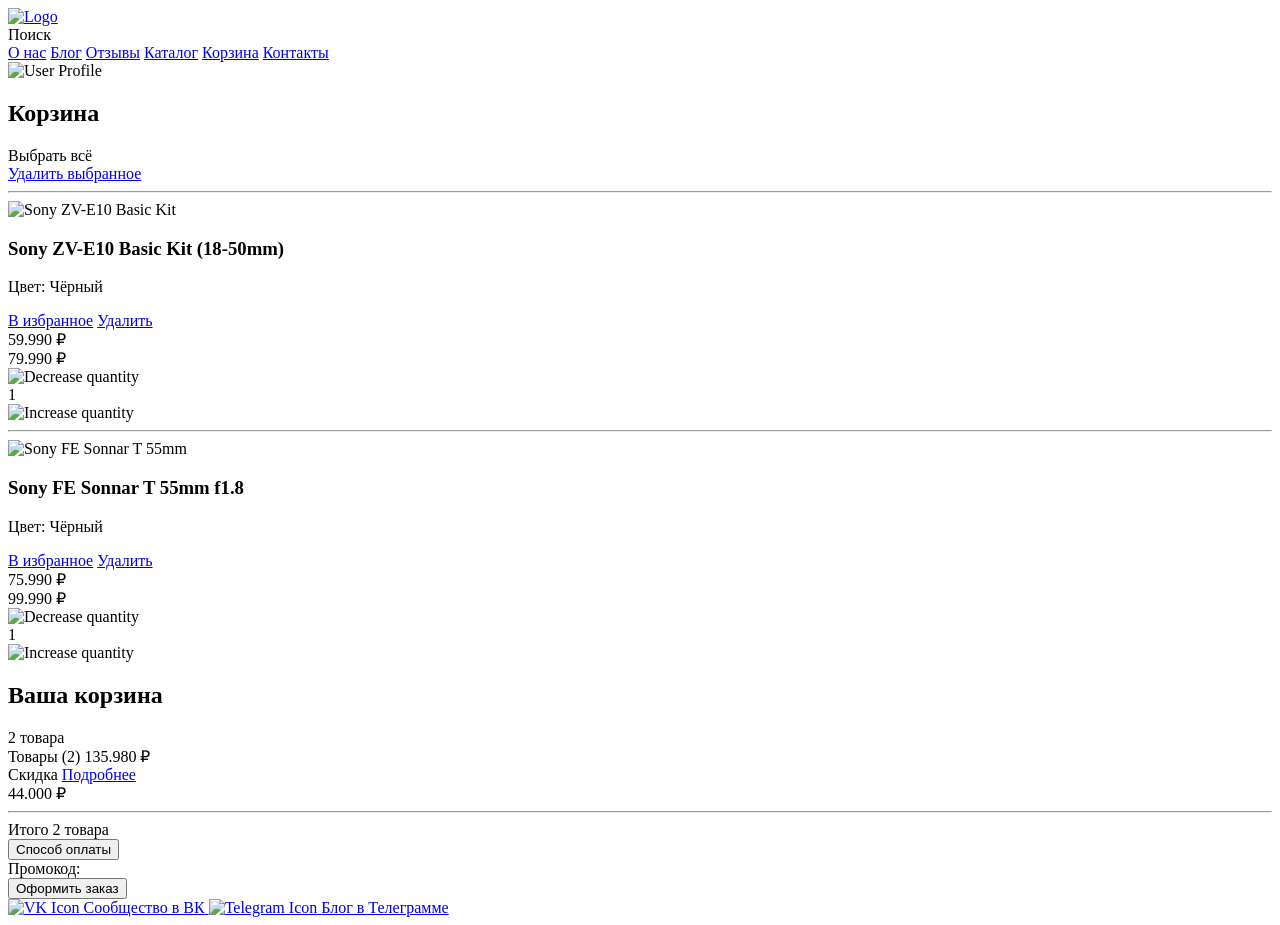
==== basket.html @ 9d92bb73 "Add files via upload" ====
<!DOCTYPE html>
<html lang="en">
<head>
  <meta charset="UTF-8">
  <title>Basket</title>
  <meta charset="UTF-8">
  <link href="Fonts/Helvetica Neue/stylesheet.css" rel="stylesheet" type="text/css" />
  <link rel="shortcut icon" href="images/IMG3/Logo.png" type="Image/png">
  <link rel="stylesheet" href="Style4.css">
</head>
  </style>

</head>
<body>
<section id="section-header">
    <header class="site-header">
        <div class="container header-container">
            <div class="header-left">
                <a href="/Главная страница/Index.html" class="logo">
                    <img src="images/IMG3/Logo.png" alt="Logo" class="logo">
                </a>
                <div class="search-bar">
                    <span class="search-text">Поиск</span>
                </div>
            </div>
            <nav class="header-nav">
                <a href="#">О нас</a>
                <a href="#">Блог</a>
                <a href="#">Отзывы</a>
                <a href="/Главная страница/Catalog.html">Каталог</a>
                <a href="/Главная страница/Basket.html">Корзина</a>
                <a href="#">Контакты</a>
            </nav>
            <div class="header-user">
                <img src="images/IMG3/Person Icon.svg" alt="User Profile">
            </div>
        </div>
    </header>
</section>
<section id="section-cart" class="cart-section">
    <div class="container">
        <h1 class="cart-title">Корзина</h1>
        
        <div class="cart-layout">
            <!-- Left Column: Cart Items -->
            <div class="cart-items-column">
                <div class="cart-items-card">
                    <div class="cart-actions">
                        <div class="radio-group">
                            <div class="radio-btn"></div>
                            <span>Выбрать всё</span>
                        </div>
                        <a href="#" class="text-blue">Удалить выбранное</a>
                    </div>
                    
                    <hr class="divider">
                    
                    <!-- Item 1 -->
                    <div class="cart-item">
                        <div class="radio-btn"></div>
                        <img src="images/IMG3/Camera.png" alt="Sony ZV-E10 Basic Kit" class="item-image">
                        <div class="item-details">
                            <h3 class="item-title">Sony ZV-E10 Basic Kit (18-50mm)</h3>
                            <p class="item-color text-gray">Цвет: Чёрный</p>
                            <div class="item-links">
                                <a href="#">В избранное</a>
                                <span class="link-separator"></span>
                                <a href="#">Удалить</a>
                            </div>
                        </div>
                        
                        <div class="item-price-block">
                            <div class="current-price">59.990 ₽</div>
                            <div class="old-price text-gray">79.990 ₽</div>
                        </div>
                        
                        <div class="item-quantity">
                            <img src="images/IMG3/Plus Icon.svg" alt="Decrease quantity" class="qty-btn">
                            <div class="qty-box">1</div>
                            <img src="images/IMG3/Plus Icon.svg" alt="Increase quantity" class="qty-btn">
                        </div>
                    </div>
                    
                    <hr class="divider">
                    
                    <!-- Item 2 -->
                    <div class="cart-item">
                        <div class="radio-btn"></div>
                        <img src="images/IMG3/Objective.png" alt="Sony FE Sonnar T 55mm" class="item-image">
                        
                        <div class="item-details">
                            <h3 class="item-title">Sony FE Sonnar T 55mm f1.8</h3>
                            <p class="item-color text-gray">Цвет: Чёрный</p>
                            <div class="item-links">
                                <a href="#">В избранное</a>
                                <span class="link-separator"></span>
                                <a href="#">Удалить</a>
                            </div>
                        </div>
                        
                        <div class="item-price-block">
                            <div class="current-price">75.990 ₽</div>
                            <div class="old-price text-gray">99.990 ₽</div>
                        </div>
                        
                        <div class="item-quantity">
                            <img src="images/IMG3/Plus Icon.svg" alt="Decrease quantity" class="qty-btn">
                            <div class="qty-box">1</div>
                            <img src="images/IMG3/Plus Icon.svg" alt="Increase quantity" class="qty-btn">
                        </div>
                    </div>
                </div>
            </div>
            
            <!-- Right Column: Summary -->
            <div class="cart-summary-column">
                
                
                <div class="summary-card">
                    <div class="summary-header">
                        <h2 class="summary-title">Ваша корзина</h2>
                        <span class="summary-count">2 товара</span>
                    </div>
                    
                    <div class="summary-row">
                        <span>Товары (2)</span>
                        <span>135.980 ₽</span>
                    </div>
                    
                    <div class="summary-row discount-row">
                        <div class="discount-info">
                            <span>Скидка</span>
                            <a href="#" class="text-blue text-sm">Подробнее</a>
                        </div>
                        <span>44.000 ₽</span>
                    </div>
                    
                    <hr class="divider-light">
                    
                    <div class="summary-total">
                        <span class="total-label">Итого</span>
                        <span class="total-value">2 товара</span>
                    </div>
                    <button class="btn-payment">Способ оплаты</button>
                </div>
                
                <div class="promo-card">
                    <span>Промокод:</span>
                    <div class="promo-input-line"></div>
                </div>
                
                
                <button class="btn-checkout">Оформить заказ</button>
            </div>
        </div>
    </div>
</section>
<section id="section-footer">
    <footer class="site-footer">
        <div class="container footer-container">
            <div class="social-links">
                <a href="#" class="social-link">
                    <img src="images/IMG3/VK Logo.svg" alt="VK Icon">
                    <span>Сообщество в ВК</span>
                </a>
                <a href="#" class="social-link">
                    <img src="images/IMG3/Telegram Logo.svg" alt="Telegram Icon">
                    <span>Блог в Телеграмме</span>
                </a>
            </div>
        </div>
    </footer>
</section>
</body>
</html>
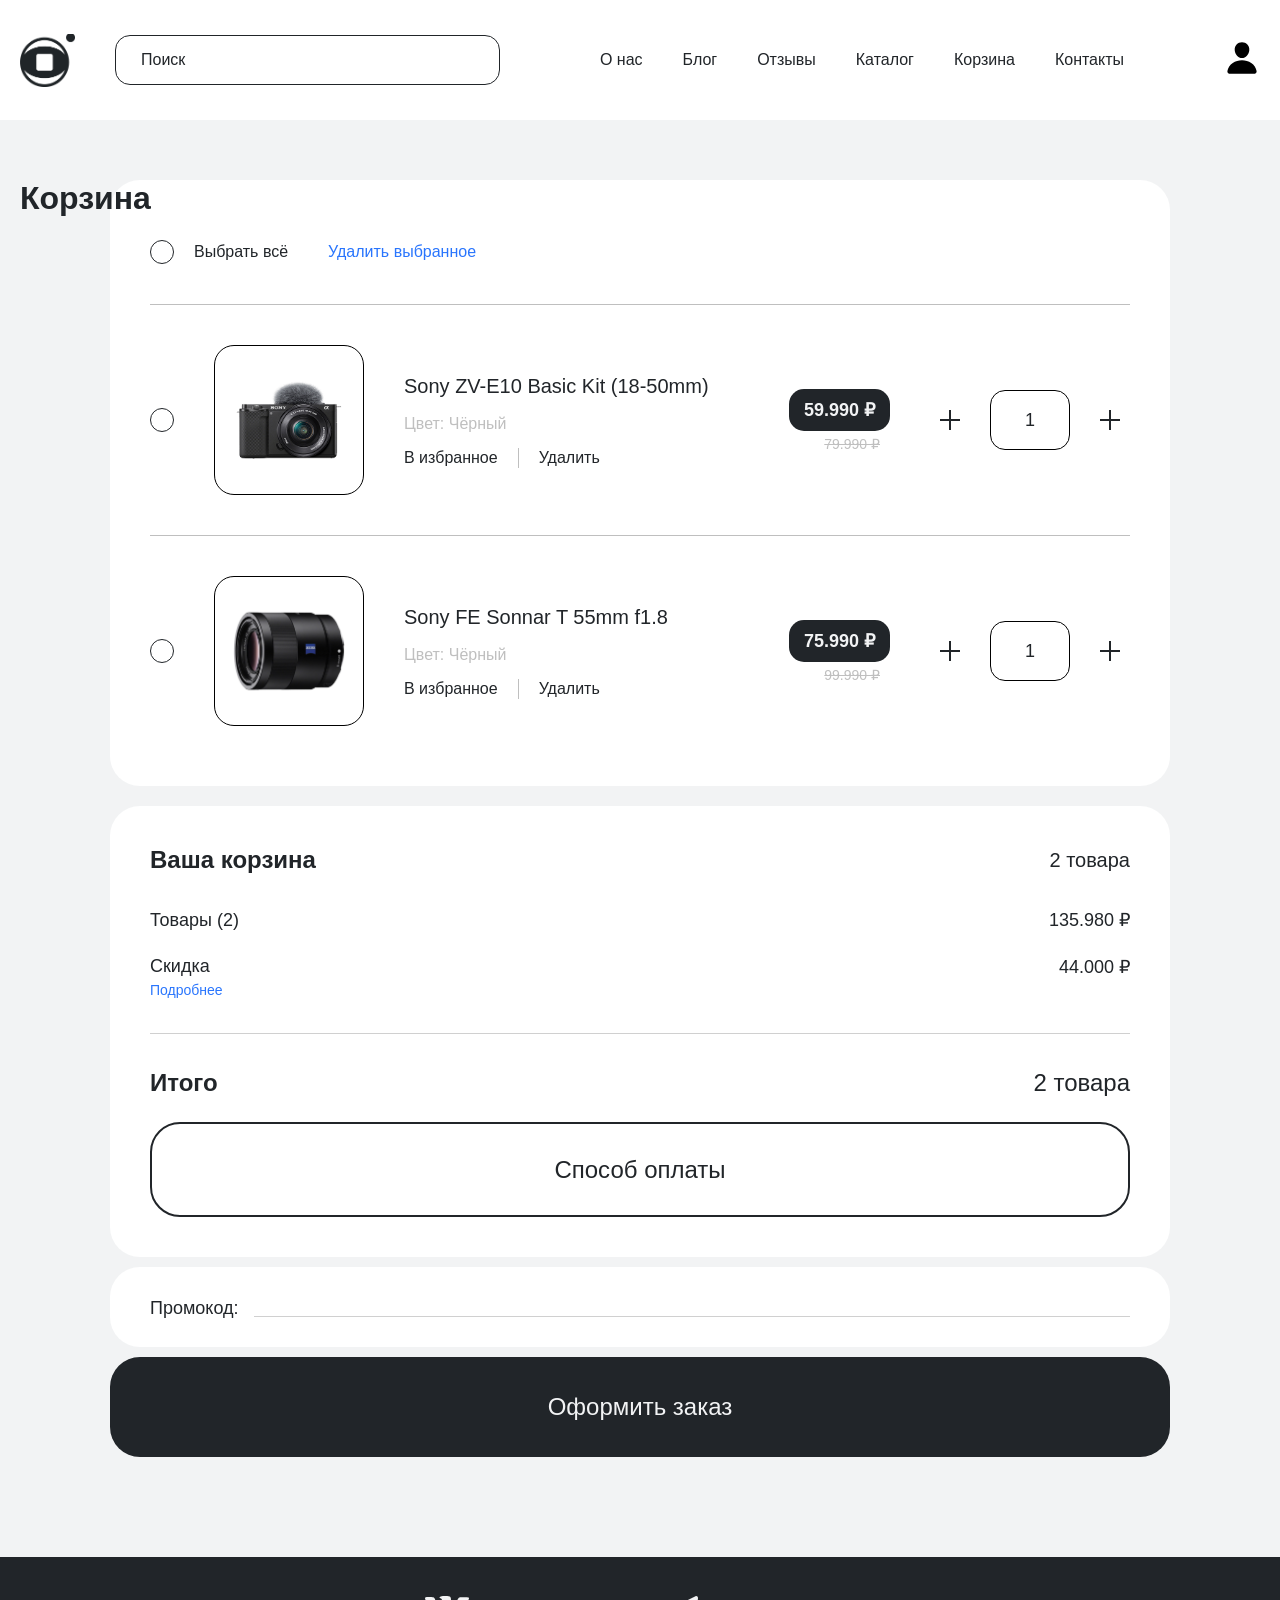
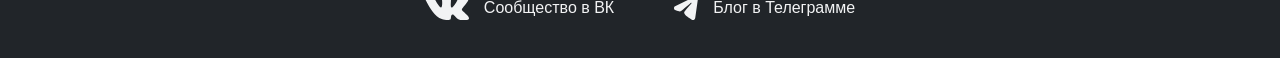
==== commit 48c411de: "basket.html" ====
--- a/basket.html
+++ b/basket.html
@@ -6,7 +6,7 @@
   <meta charset="UTF-8">
   <link href="Fonts/Helvetica Neue/stylesheet.css" rel="stylesheet" type="text/css" />
   <link rel="shortcut icon" href="images/IMG3/Logo.png" type="Image/png">
-  <link rel="stylesheet" href="Style4.css">
+  <link rel="stylesheet" href="style4.css">
 </head>
   </style>
 
@@ -16,7 +16,7 @@
     <header class="site-header">
         <div class="container header-container">
             <div class="header-left">
-                <a href="/Главная страница/Index.html" class="logo">
+                <a href="index.html" class="logo">
                     <img src="images/IMG3/Logo.png" alt="Logo" class="logo">
                 </a>
                 <div class="search-bar">
@@ -27,8 +27,8 @@
                 <a href="#">О нас</a>
                 <a href="#">Блог</a>
                 <a href="#">Отзывы</a>
-                <a href="/Главная страница/Catalog.html">Каталог</a>
-                <a href="/Главная страница/Basket.html">Корзина</a>
+                <a href="catalog.html">Каталог</a>
+                <a href="basket.html">Корзина</a>
                 <a href="#">Контакты</a>
             </nav>
             <div class="header-user">
@@ -172,4 +172,4 @@
     </footer>
 </section>
 </body>
-</html>+</html>
--- a/style4.css
+++ b/style4.css
@@ -0,0 +1,468 @@
+@font-face {
+    font-family: 'Helvetica';
+    src: url("./Fonts/Helvetica Neue/HelveticaNeueCyr-Roman.woff2") format("woff2");
+    font-weight: 400;
+    font-style: normal;
+    font-display: swap;
+}
+
+@font-face {
+    font-family: 'Helvetica';
+    src: url("./Fonts/Helvetica Neue/HelveticaNeueCyr-Bold.woff2") format("woff2");
+    font-weight: 700;
+    font-style: normal;
+    font-display: swap;
+}
+
+@font-face {
+    font-family: 'Helvetica';
+    src: url("./Fonts/Helvetica Neue/HelveticaNeueCyr-Light.woff2") format("woff2");
+    font-weight: 200;
+    font-style: normal;
+    font-display: swap;
+}
+
+* {
+    box-sizing: border-box;
+    margin: 0;
+    padding: 0;
+}
+
+body {
+    font-family: 'Inter', sans-serif;
+    background-color: #f2f3f4;
+    color: #212529;
+    -webkit-font-smoothing: antialiased;
+    -moz-osx-font-smoothing: grayscale;
+}
+
+a {
+    text-decoration: none;
+    color: inherit;
+}
+
+button {
+    font-family: inherit;
+    cursor: pointer;
+}
+
+.container {
+    max-width: 1640px;
+    margin: 0 auto;
+    padding: 0 20px;
+}
+
+.text-blue { color: #2975fd; }
+.text-gray { color: #bfbfbf; }
+.text-white { color: #f2f3f4; }
+
+.site-header {
+    background-color: #ffffff;
+    height: 120px;
+    display: flex;
+    align-items: center;
+}
+.header-container {
+    display: flex;
+    justify-content: space-between;
+    align-items: center;
+    width: 100%;
+}
+.header-left {
+    display: flex;
+    align-items: center;
+    gap: 40px;
+}
+.logo {
+    width: 55px;
+    height: 53px;
+    object-fit: cover;
+}
+.search-bar {
+    border: 1px solid #212529;
+    border-radius: 15px;
+    padding: 0 25px;
+    width: 385px;
+    height: 50px;
+    display: flex;
+    align-items: center;
+}
+.search-text {
+    color: #212529;
+    font-size: 16px;
+}
+.header-nav {
+    display: flex;
+    gap: 40px;
+}
+.header-nav a {
+    font-size: 16px;
+    color: #212529;
+    transition: color 0.2s;
+}
+.header-nav a:hover {
+    color: #2975fd;
+}
+.header-user img {
+    width: 36px;
+    height: 36px;
+    cursor: pointer;
+}
+
+@media (max-width: 1024px) {
+    .header-nav {
+        display: none;
+    }
+    .search-bar {
+        width: 250px;
+    }
+}
+@media (max-width: 768px) {
+    .search-bar {
+        display: none;
+    }
+}
+
+/* CSS for section section:Cart */
+.cart-section {
+    padding: 60px 0 100px;
+}
+.cart-title {
+    font-size: 32px;
+    font-weight: 700;
+    margin-bottom: 40px;
+    margin-left: 160px;
+}
+.cart-layout {
+    display: flex;
+    justify-content: center;
+    gap: 20px;
+}
+.cart-items-column {
+    width: 1060px;
+    max-width: 100%;
+}
+.cart-items-card {
+    background-color: #ffffff;
+    border-radius: 30px;
+    padding: 60px 40px;
+    display: flex;
+    flex-direction: column;
+    gap: 40px;
+}
+.cart-actions {
+    display: flex;
+    align-items: center;
+    gap: 40px;
+}
+.radio-group {
+    display: flex;
+    align-items: center;
+    gap: 20px;
+}
+.radio-btn {
+    width: 24px;
+    height: 24px;
+    border: 1px solid #212529;
+    border-radius: 50%;
+    cursor: pointer;
+    flex-shrink: 0;
+}
+.divider {
+    border: none;
+    border-top: 1px solid #bfbfbf;
+    margin: 0;
+}
+.cart-item {
+    display: flex;
+    align-items: center;
+    gap: 40px;
+}
+.item-image {
+    width: 150px;
+    height: 150px;
+    border: 1px solid #000000;
+    border-radius: 20px;
+    object-fit: contain;
+    padding: 15px;
+    flex-shrink: 0;
+}
+.item-details {
+    flex: 1;
+    display: flex;
+    flex-direction: column;
+    gap: 15px;
+}
+.item-title {
+    font-size: 20px;
+    font-weight: 500;
+    line-height: 1.4;
+}
+.item-color {
+    font-size: 16px;
+}
+.item-links {
+    display: flex;
+    align-items: center;
+    gap: 20px;
+    font-size: 16px;
+}
+.item-links a:hover {
+    text-decoration: underline;
+}
+.link-separator {
+    width: 1px;
+    height: 20px;
+    background-color: #bfbfbf;
+}
+.item-price-block {
+    display: flex;
+    flex-direction: column;
+    align-items: flex-end;
+    gap: 5px;
+    width: 130px;
+    flex-shrink: 0;
+}
+.current-price {
+    background-color: #212529;
+    color: #f2f3f4;
+    padding: 10px 15px;
+    border-radius: 15px;
+    font-weight: 600;
+    font-size: 18px;
+    white-space: nowrap;
+}
+.old-price {
+    text-decoration: line-through;
+    font-size: 14px;
+    margin-right: 10px;
+}
+.item-quantity {
+    display: flex;
+    align-items: center;
+    gap: 20px;
+    flex-shrink: 0;
+}
+.qty-btn {
+    cursor: pointer;
+    padding: 10px;
+}
+.qty-box {
+    border: 1px solid #000000;
+    border-radius: 15px;
+    width: 80px;
+    height: 60px;
+    display: flex;
+    justify-content: center;
+    align-items: center;
+    font-size: 18px;
+    font-weight: 500;
+}
+
+/* Right Column */
+.cart-summary-column {
+    width: 520px;
+    max-width: 100%;
+    display: flex;
+    flex-direction: column;
+    gap: 10px;
+}
+.btn-checkout {
+    background-color: #212529;
+    color: #f2f3f4;
+    height: 100px;
+    border-radius: 30px;
+    border: none;
+    font-size: 24px;
+    font-weight: 500;
+    width: 100%;
+    transition: opacity 0.2s;
+}
+.btn-checkout:hover {
+    opacity: 0.9;
+}
+.summary-card {
+    background-color: #ffffff;
+    border-radius: 30px;
+    padding: 40px;
+    display: flex;
+    flex-direction: column;
+    gap: 25px;
+}
+.summary-header {
+    display: flex;
+    justify-content: space-between;
+    align-items: center;
+    margin-bottom: 10px;
+}
+.summary-title {
+    font-size: 24px;
+    font-weight: 700;
+}
+.summary-count {
+    font-size: 20px;
+}
+.summary-row {
+    display: flex;
+    justify-content: space-between;
+    align-items: center;
+    font-size: 18px;
+}
+.discount-row {
+    align-items: flex-start;
+}
+.discount-info {
+    display: flex;
+    flex-direction: column;
+    gap: 5px;
+}
+.text-sm {
+    font-size: 14px;
+}
+.text-sm:hover {
+    text-decoration: underline;
+}
+.divider-light {
+    border: none;
+    border-top: 1px solid rgba(191, 191, 191, 0.73);
+    margin: 10px 0;
+}
+.summary-total {
+    display: flex;
+    justify-content: space-between;
+    align-items: center;
+}
+.total-label {
+    font-size: 24px;
+    font-weight: 700;
+}
+.total-value {
+    font-size: 24px;
+    font-weight: 500;
+}
+.promo-card {
+    background-color: #ffffff;
+    border-radius: 30px;
+    padding: 30px 40px;
+    display: flex;
+    align-items: flex-end;
+    gap: 15px;
+}
+.promo-card span {
+    font-size: 18px;
+    line-height: 1;
+}
+.promo-input-line {
+    flex: 1;
+    border-bottom: 1px solid rgba(191, 191, 191, 0.73);
+    height: 20px;
+}
+.btn-payment {
+    background-color: transparent;
+    color: #212529;
+    border: 2px solid #212529;
+    height: 95px;
+    border-radius: 30px;
+    font-size: 24px;
+    font-weight: 500;
+    width: 100%;
+    transition: background-color 0.2s, color 0.2s;
+}
+.btn-payment:hover {
+    background-color: #212529;
+    color: #f2f3f4;
+}
+
+/* Responsive Design */
+@media (max-width: 1600px) {
+    .cart-layout {
+        flex-direction: column;
+        align-items: center;
+    }
+    .cart-title {
+        position: absolute;
+        margin-left: 0;
+        text-align: center;
+    }
+    .cart-items-column, .cart-summary-column {
+        width: 100%;
+        max-width: 1060px;
+    }
+}
+
+@media (max-width: 768px) {
+    .cart-item {
+        flex-direction: column;
+        align-items: flex-start;
+        gap: 20px;
+    }
+    .item-image {
+        align-self: center;
+    }
+    .item-price-block {
+        align-items: flex-start;
+        width: auto;
+    }
+    .old-price {
+        margin-right: 0;
+        margin-left: 10px;
+    }
+    .item-price-block {
+        flex-direction: row-reverse;
+        align-items: center;
+    }
+    .cart-actions {
+        flex-direction: column;
+        align-items: flex-start;
+        gap: 15px;
+    }
+    .cart-items-card {
+        padding: 30px 20px;
+    }
+    .summary-card, .promo-card {
+        padding: 30px 20px;
+    }
+}
+
+/* CSS for section section:Footer */
+.site-footer {
+    background-color: #212529;
+    height: 101px;
+    display: flex;
+    align-items: center;
+}
+.footer-container {
+    display: flex;
+    justify-content: center;
+    width: 100%;
+}
+.social-links {
+    display: flex;
+    gap: 60px;
+}
+.social-link {
+    display: flex;
+    align-items: center;
+    gap: 15px;
+    color: #f2f3f4;
+    font-size: 16px;
+    transition: opacity 0.2s;
+}
+.social-link:hover {
+    opacity: 0.8;
+}
+.social-link img {
+    height: 24px;
+}
+
+@media (max-width: 480px) {
+    .social-links {
+        flex-direction: column;
+        gap: 20px;
+        align-items: center;
+    }
+    .site-footer {
+        height: auto;
+        padding: 30px 0;
+    }
+}
